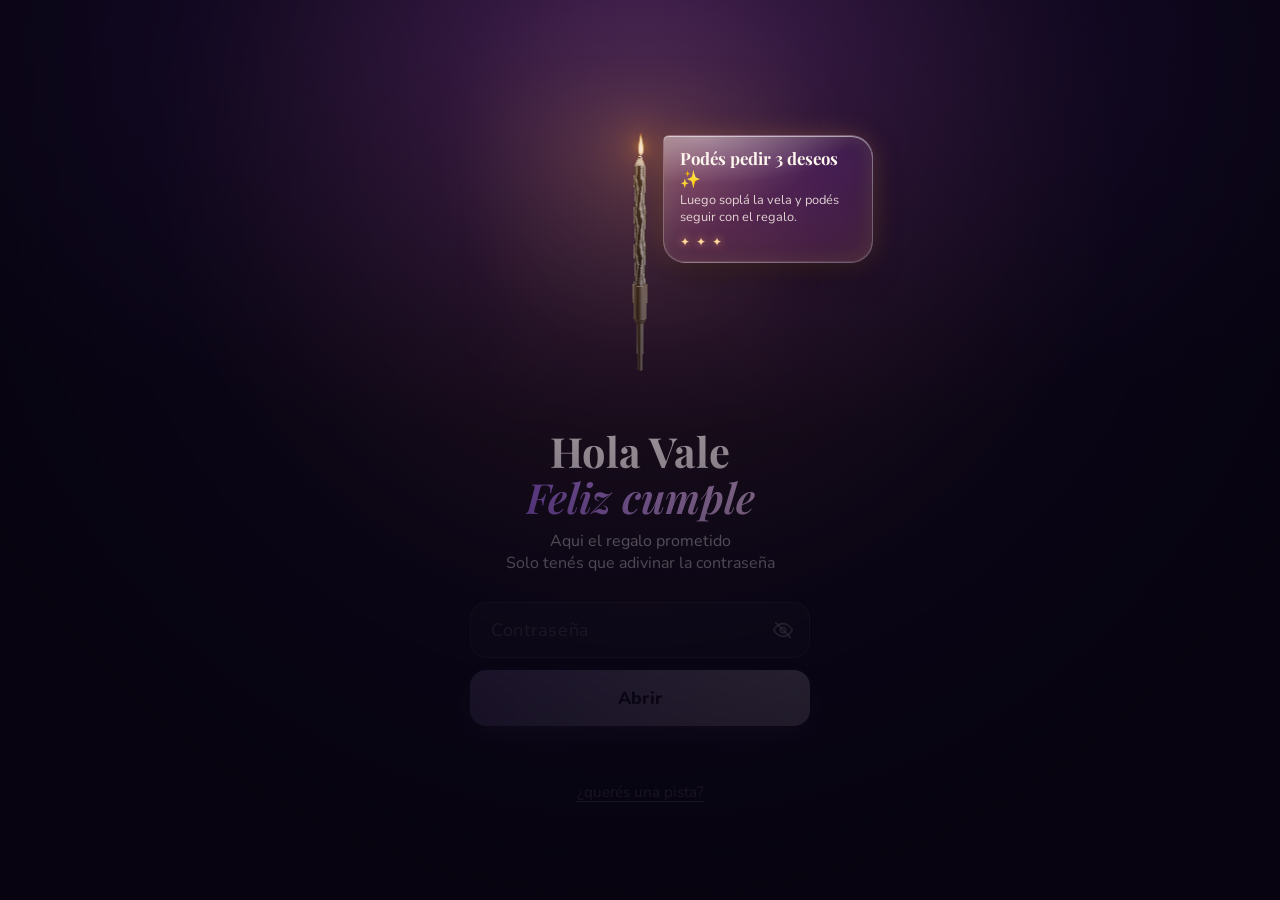
==== carta.html @ 66f15e85 "Regalo de cumpleaños: vela con deseos, contraseña y carta que se desenrolla Co-Authored-By: Claude O" ====
<!doctype html>
<html lang="es" class="is-closed">
<head>
  <meta charset="utf-8">
  <meta name="viewport" content="width=device-width, initial-scale=1, viewport-fit=cover">
  <meta name="theme-color" content="#110a22">
  <meta name="robots" content="noindex">
  <link rel="icon" href="data:image/svg+xml,<svg xmlns=%22http://www.w3.org/2000/svg%22 viewBox=%220 0 100 100%22><text y=%22.9em%22 font-size=%2290%22>🎁</text></svg>">
  <title>Para vos</title>
  <link rel="preconnect" href="https://fonts.googleapis.com">
  <link rel="preconnect" href="https://fonts.gstatic.com" crossorigin>
  <link href="https://fonts.googleapis.com/css2?family=Caveat:wght@500;700&family=Nunito:wght@400;600;800&family=Playfair+Display:ital,wght@0,700;1,600&display=swap" rel="stylesheet">
  <link rel="stylesheet" href="css/base.css?v=6">
  <link rel="stylesheet" href="css/carta.css?v=6">
  <script src="js/config.js?v=6" defer></script>
  <script src="js/fondo.js?v=6" defer></script>
  <script src="js/mono.js?v=6" defer></script>
  <script src="js/carta.js?v=6" defer></script>
</head>
<body>
  <div class="sparkles" aria-hidden="true"></div>

  <main class="stage">
    <div class="scroll" id="scroll">
      <div class="sheet" id="sheet">
        <canvas class="sheet__paper" aria-hidden="true"></canvas>
        <article class="letter"></article>
      </div>

      <div class="roll" aria-hidden="true"><canvas class="roll__paper"></canvas><span class="roll__lines"></span></div>
      <div class="ribbon" aria-hidden="true"></div>

      <button type="button" class="bow" id="bow" aria-label="Desatar el moño y abrir la carta">
        <canvas class="bow__canvas" aria-hidden="true"></canvas>
      </button>

      <p class="tap-hint" aria-hidden="true">Tocá el moño</p>
      <p class="close-hint" aria-hidden="true">Tocá el rollo para cerrarla</p>
    </div>
  </main>

</body>
</html>
---- css/base.css ----
:root {
  --bg-1: #110a22;
  --bg-2: #36195e;
  --accent: #a66bff;
  --accent-2: #f0c8ff;
  --text: #f8f2ff;
  --text-soft: rgba(248, 242, 255, 0.72);

  --paper: #ecd8ae;
  --paper-burn: #7a4a1e;
  --ink: #3a2614;
  --ribbon: #7b35d4;
  --ribbon-dark: #4d1a8f;
  --ribbon-light: #a774f2;

  --safe-top: env(safe-area-inset-top, 0px);
  --safe-bottom: env(safe-area-inset-bottom, 0px);
}

*,
*::before,
*::after {
  box-sizing: border-box;
  margin: 0;
  padding: 0;
}

html {
  -webkit-text-size-adjust: 100%;
  background: var(--bg-1);
}

body {
  min-height: 100dvh;
  background: radial-gradient(120% 70% at 50% 0%, var(--bg-2), var(--bg-1) 70%) no-repeat, var(--bg-1);
  color: var(--text);
  font-family: 'Nunito', system-ui, sans-serif;
  -webkit-tap-highlight-color: transparent;
  overscroll-behavior: none;
  animation: entrar 0.6s ease-out both;
}

body.is-leaving {
  opacity: 0;
  transition: opacity 0.4s ease-in;
}

@keyframes entrar {
  from { opacity: 0; }
}

button,
input {
  font: inherit;
  color: inherit;
}

button {
  border: 0;
  background: none;
  cursor: pointer;
  touch-action: manipulation;
  -webkit-user-select: none;
  user-select: none;
}

.sr-only {
  position: absolute;
  width: 1px;
  height: 1px;
  overflow: hidden;
  clip-path: inset(50%);
  white-space: nowrap;
}

/* Destellos que suben por el fondo (los crea js/fondo.js) */
.sparkles {
  position: fixed;
  inset: 0;
  overflow: hidden;
  pointer-events: none;
  z-index: 0;
}

.sparkles span {
  position: absolute;
  bottom: -10px;
  border-radius: 50%;
  background: var(--accent-2);
  box-shadow: 0 0 6px 1px rgba(240, 200, 255, 0.6);
  opacity: 0;
  will-change: transform, opacity;
  animation: subir linear infinite;
}

@keyframes subir {
  0% { transform: translate3d(0, 0, 0); opacity: 0; }
  15% { opacity: 0.9; }
  85% { opacity: 0.6; }
  100% { transform: translate3d(var(--drift, 0px), -105dvh, 0); opacity: 0; }
}

@media (prefers-reduced-motion: reduce) {
  *,
  *::before,
  *::after {
    animation-duration: 0.01ms !important;
    animation-iteration-count: 1 !important;
    transition-duration: 0.01ms !important;
  }

  .sparkles { display: none; }
}
---- css/carta.css ----
:root {
  --roll-h: 64px;
  --overlap: 10px; /* cuánto tapa el rollo el borde del papel */
}

.is-closed,
.is-closed body {
  height: 100%;
  overflow: hidden;
}

.stage {
  position: relative;
  z-index: 1;
  display: flex;
  justify-content: center;
  padding: calc(var(--safe-top) + 28px) 16px calc(var(--safe-bottom) + 56px);
}

.scroll {
  position: relative;
  width: min(100%, 400px);
  opacity: 0;
  transition: opacity 0.5s ease-out;
}

.is-ready .scroll { opacity: 1; }

/* Estado cerrado: el rollo centrado en pantalla y el papel escondido. JS calcula las variables. */
.is-closed .scroll { transform: translateY(var(--offset, 0px)); }
.is-closed .sheet { clip-path: inset(0 0 100% 0); }
.is-closed .roll { transform: translateY(calc(var(--shift, 0px) * -1)); }

/* Papel: el pergamino se dibuja en el canvas (js/carta.js) para que tenga bordes rasgados y se adapte al alto */
.sheet {
  position: relative;
  margin: 0 12px;
  padding: 40px 30px calc(var(--overlap) + 40px);
  color: var(--ink);
}

.sheet__paper {
  position: absolute;
  inset: 0;
  width: 100%;
  height: 100%;
  filter: drop-shadow(0 16px 18px rgba(0, 0, 0, 0.45));
}

.letter { position: relative; }

/* Rollo: se dibuja en canvas (js/carta.js) con la misma textura que la hoja */
.roll {
  position: relative;
  z-index: 2;
  height: var(--roll-h);
  margin-top: calc(var(--overlap) * -1);
}

.roll__paper {
  position: absolute;
  inset: 0;
  width: 100%;
  height: 100%;
  filter: drop-shadow(0 10px 9px rgba(0, 0, 0, 0.5));
}

/* Sombra que el rollo proyecta sobre la hoja ya desenrollada */
.roll::before {
  content: '';
  position: absolute;
  left: 12px;
  right: 12px;
  bottom: 100%;
  height: 16px;
  background: linear-gradient(to top, rgba(50, 28, 8, 0.4), rgba(50, 28, 8, 0));
  transition: opacity 0.4s;
}

.is-closed .roll::before { opacity: 0; }

/* Grano que se desplaza mientras gira, para que se note que el rollo da vueltas */
.roll__lines {
  position: absolute;
  inset: 6px 10px;
  background: url("data:image/svg+xml,%3Csvg xmlns='http://www.w3.org/2000/svg' width='120' height='120'%3E%3Cfilter id='n'%3E%3CfeTurbulence type='fractalNoise' baseFrequency='.05 .6' numOctaves='2' stitchTiles='stitch'/%3E%3CfeColorMatrix values='0 0 0 0 .35 0 0 0 0 .2 0 0 0 0 .08 0 0 0 .35 0'/%3E%3C/filter%3E%3Crect width='100%25' height='100%25' filter='url(%23n)'/%3E%3C/svg%3E");
  mix-blend-mode: multiply;
  opacity: 0.5;
  -webkit-mask-image: linear-gradient(to bottom, transparent, #000 30%, #000 70%, transparent);
  mask-image: linear-gradient(to bottom, transparent, #000 30%, #000 70%, transparent);
}

/* Cinta y moño */
.ribbon {
  position: absolute;
  z-index: 3;
  top: 0;
  left: 50%;
  width: 30px;
  height: var(--roll-h);
  margin-left: -15px;
  border-radius: 2px / 6px;
  /* Encima: el mismo volumen del rollo, para que la cinta parezca envolverlo */
  background:
    linear-gradient(to bottom, rgba(20, 5, 40, 0.6), rgba(20, 5, 40, 0.1) 20%, rgba(255, 255, 255, 0.18) 36%, rgba(255, 255, 255, 0) 52%, rgba(20, 5, 40, 0.2) 78%, rgba(20, 5, 40, 0.65)),
    linear-gradient(to right, var(--ribbon-dark), var(--ribbon) 30%, var(--ribbon-light) 50%, var(--ribbon) 70%, var(--ribbon-dark));
  box-shadow: 0 0 5px rgba(40, 20, 5, 0.45);
  transform-origin: top center;
}

.bow {
  position: absolute;
  z-index: 4;
  top: calc(var(--roll-h) / 2);
  left: 50%;
  width: 156px;
  height: 98px;
  margin: -49px 0 0 -78px;
}

/* El moño se dibuja en canvas (js/mono.js). El canvas es más grande que el botón
   para que entren las colas y la cinta cuando cae. El nudo queda en el centro del botón. */
.bow__canvas {
  position: absolute;
  left: 50%;
  top: 50%;
  width: 260px;
  height: 300px;
  margin: -114px 0 0 -130px;
  pointer-events: none;
}

.tap-hint {
  position: absolute;
  top: calc(var(--roll-h) + 64px);
  left: 0;
  right: 0;
  text-align: center;
  font-weight: 600;
  color: var(--text-soft);
  letter-spacing: 0.04em;
  animation: titilar 2s ease-in-out infinite;
}

/* Una vez abierta: el moño (invisible) no tapa el texto y el rollo se puede tocar para cerrar */
.is-open .bow { pointer-events: none; }
.is-open .roll { cursor: pointer; }

.close-hint {
  margin-top: 14px;
  text-align: center;
  font-size: 0.9rem;
  color: var(--text-soft);
  letter-spacing: 0.04em;
  opacity: 0;
  transition: opacity 0.6s;
}

.is-open .close-hint { opacity: 0.8; }

@keyframes titilar {
  50% { opacity: 0.35; }
}

/* Texto de la carta */
.letter {
  font-family: 'Caveat', cursive;
  font-size: 1.5rem;
  line-height: 1.35;
  text-shadow: 0 0 1px rgba(58, 38, 20, 0.35);
}

.letter__title {
  font-family: 'Playfair Display', serif;
  font-style: italic;
  font-weight: 600;
  font-size: clamp(1.9rem, 8vw, 2.3rem);
  line-height: 1.1;
  color: var(--ribbon-dark);
  text-align: center;
  margin-bottom: 22px;
}

.letter__to {
  font-weight: 700;
  margin-bottom: 10px;
}

.letter__p + .letter__p { margin-top: 14px; }

/* Cada palabra es un bloque para que se pueda "escribir" de izquierda a derecha (js/carta.js) */
.letter .w { display: inline-block; }

.letter__bye { margin-top: 26px; }

.letter__sign {
  font-weight: 700;
  font-size: 1.9rem;
  text-align: right;
  color: var(--ribbon-dark);
}
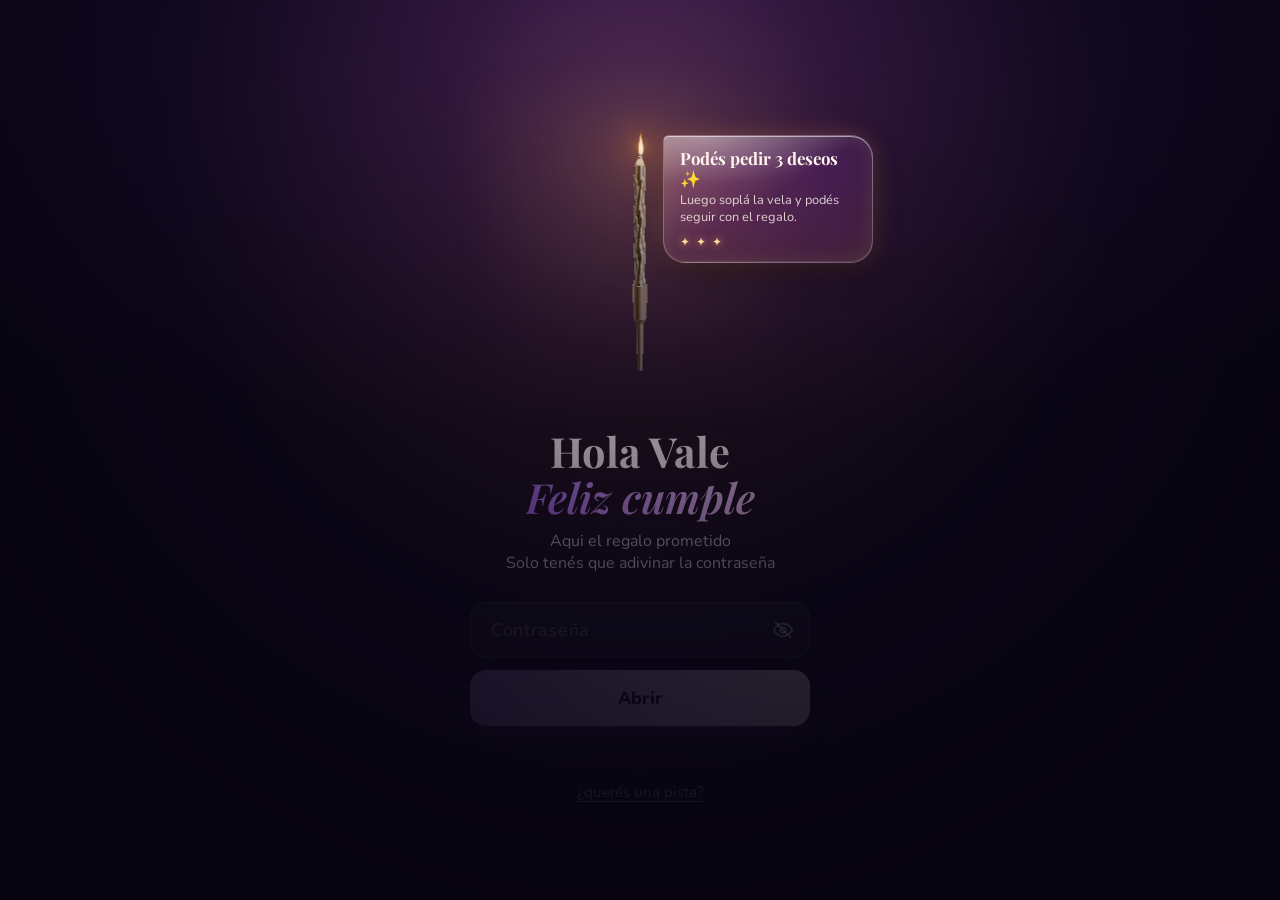
==== commit 31479586: "Moño más chico y realista, texto de la carta escrito en orden, sin confeti - Moño 30% más chico, con" ====
--- a/carta.html
+++ b/carta.html
@@ -10,12 +10,12 @@
   <link rel="preconnect" href="https://fonts.googleapis.com">
   <link rel="preconnect" href="https://fonts.gstatic.com" crossorigin>
   <link href="https://fonts.googleapis.com/css2?family=Caveat:wght@500;700&family=Nunito:wght@400;600;800&family=Playfair+Display:ital,wght@0,700;1,600&display=swap" rel="stylesheet">
-  <link rel="stylesheet" href="css/base.css?v=6">
-  <link rel="stylesheet" href="css/carta.css?v=6">
-  <script src="js/config.js?v=6" defer></script>
-  <script src="js/fondo.js?v=6" defer></script>
-  <script src="js/mono.js?v=6" defer></script>
-  <script src="js/carta.js?v=6" defer></script>
+  <link rel="stylesheet" href="css/base.css?v=7">
+  <link rel="stylesheet" href="css/carta.css?v=7">
+  <script src="js/config.js?v=7" defer></script>
+  <script src="js/fondo.js?v=7" defer></script>
+  <script src="js/mono.js?v=7" defer></script>
+  <script src="js/carta.js?v=7" defer></script>
 </head>
 <body>
   <div class="sparkles" aria-hidden="true"></div>
--- a/css/carta.css
+++ b/css/carta.css
@@ -96,13 +96,15 @@
   z-index: 3;
   top: 0;
   left: 50%;
-  width: 30px;
+  width: 18px;
   height: var(--roll-h);
-  margin-left: -15px;
+  margin-left: -9px;
   border-radius: 2px / 6px;
-  /* Encima: el mismo volumen del rollo, para que la cinta parezca envolverlo */
+  /* Encima: el mismo volumen del rollo, para que la cinta parezca envolverlo; abajo, hilos y orillo de la tela */
   background:
-    linear-gradient(to bottom, rgba(20, 5, 40, 0.6), rgba(20, 5, 40, 0.1) 20%, rgba(255, 255, 255, 0.18) 36%, rgba(255, 255, 255, 0) 52%, rgba(20, 5, 40, 0.2) 78%, rgba(20, 5, 40, 0.65)),
+    linear-gradient(to bottom, rgba(20, 5, 40, 0.6), rgba(20, 5, 40, 0.1) 20%, rgba(255, 255, 255, 0.22) 36%, rgba(255, 255, 255, 0) 52%, rgba(20, 5, 40, 0.2) 78%, rgba(20, 5, 40, 0.65)),
+    linear-gradient(to right, rgba(15, 0, 30, 0.45), transparent 1.5px, rgba(255, 240, 255, 0.18) 2px, transparent 3px, transparent calc(100% - 3px), rgba(255, 240, 255, 0.12) calc(100% - 2px), transparent calc(100% - 1.5px), rgba(15, 0, 30, 0.45)),
+    repeating-linear-gradient(to right, rgba(20, 0, 40, 0.08) 0 0.5px, transparent 0.5px 2px),
     linear-gradient(to right, var(--ribbon-dark), var(--ribbon) 30%, var(--ribbon-light) 50%, var(--ribbon) 70%, var(--ribbon-dark));
   box-shadow: 0 0 5px rgba(40, 20, 5, 0.45);
   transform-origin: top center;
@@ -113,9 +115,9 @@
   z-index: 4;
   top: calc(var(--roll-h) / 2);
   left: 50%;
-  width: 156px;
-  height: 98px;
-  margin: -49px 0 0 -78px;
+  width: 112px;
+  height: 70px;
+  margin: -35px 0 0 -56px;
 }
 
 /* El moño se dibuja en canvas (js/mono.js). El canvas es más grande que el botón
@@ -132,7 +134,7 @@
 
 .tap-hint {
   position: absolute;
-  top: calc(var(--roll-h) + 64px);
+  top: calc(var(--roll-h) + 78px);
   left: 0;
   right: 0;
   text-align: center;
@@ -141,6 +143,9 @@
   letter-spacing: 0.04em;
   animation: titilar 2s ease-in-out infinite;
 }
+
+/* Fuera del estado cerrado el "Tocá el moño" no se ve nunca (Safari a veces lo dejaba asomar detrás de la carta) */
+html:not(.is-closed) .tap-hint { visibility: hidden; }
 
 /* Una vez abierta: el moño (invisible) no tapa el texto y el rollo se puede tocar para cerrar */
 .is-open .bow { pointer-events: none; }
